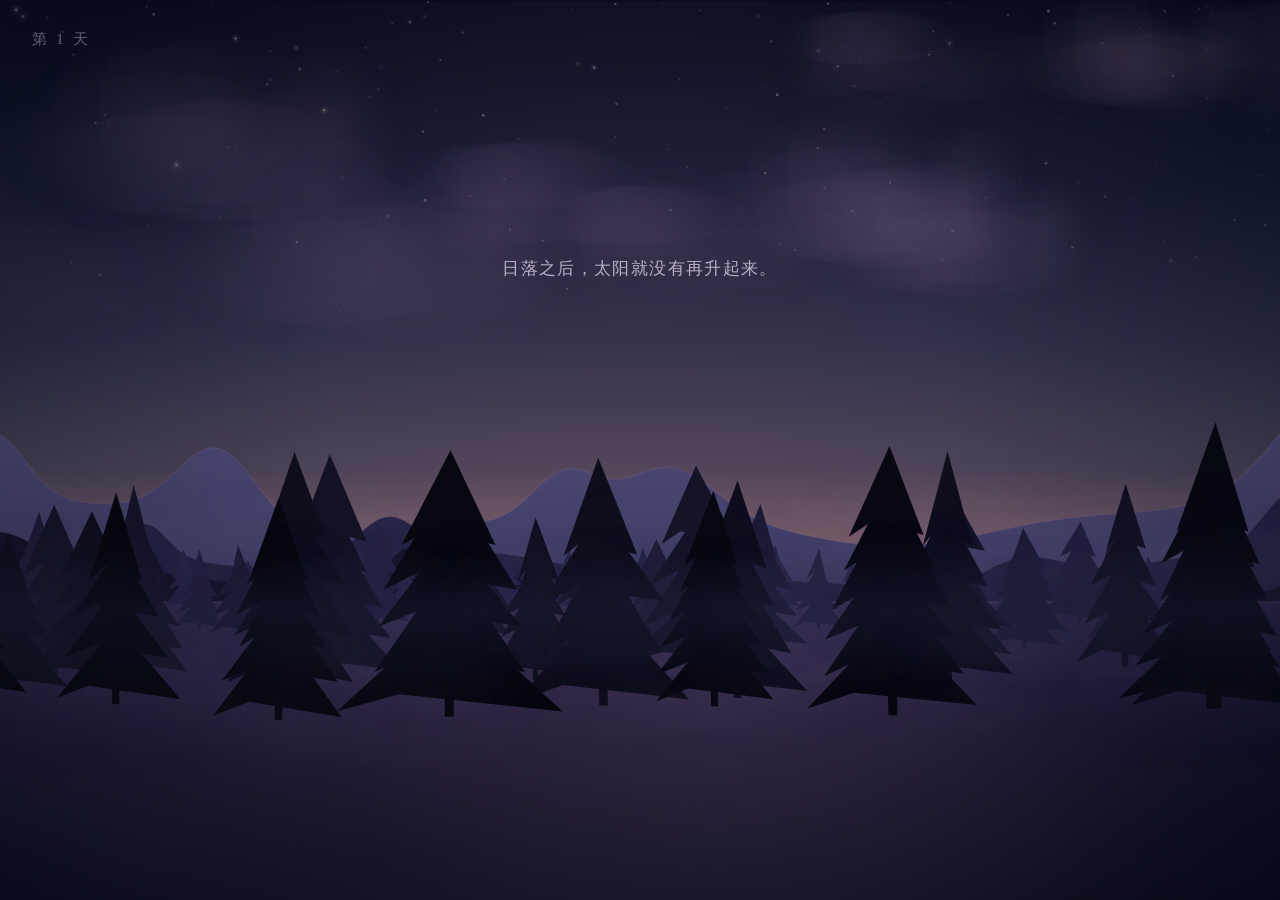
==== deathless/index.html @ f7c96564 "Vibe了一个神秘小游戏" ====
<!DOCTYPE html>
<html lang="zh-CN">
<head>
<meta charset="UTF-8">
<meta name="viewport" content="width=device-width, initial-scale=1.0, maximum-scale=1.0, user-scalable=no">
<title>Deathless</title>
<link rel="stylesheet" href="styles.css">
</head>
<body>
<canvas id="scene"></canvas>

<div id="stage">
  <div id="veil"></div>
  <div id="day"></div>
  <div id="line"></div>
  <div id="choices"></div>
  <div id="gauges">
    <div class="gauge hp"><span class="bot"></span><span class="top"></span></div>
    <div class="gauge food"><span class="bot"></span><span class="top"></span></div>
    <div class="gauge sanity"><span class="bot"></span><span class="top"></span></div>
    <div class="gauge bond"><span class="bot"></span><span class="top"></span></div>
  </div>
</div>

<script src="scripts/background.js"></script>
<script src="scripts/game.js"></script>
</body>
</html>
---- deathless/styles.css ----
html, body {
  margin: 0;
  padding: 0;
  width: 100%;
  height: 100%;
  overflow: hidden;
  background: #060a1c;
}

#scene {
  position: fixed;
  inset: 0;
  display: block;
  cursor: crosshair;
}

@keyframes hintFade {
  0%, 60% { opacity: 1; }
  100%    { opacity: 0; }
}

/* ---------- 文字层 ---------- */
#stage {
  position: fixed;
  inset: 0;
  pointer-events: none;
  font-family: "Noto Serif SC", "Source Han Serif SC", "Songti SC", "SimSun", serif;
}

#line {
  position: absolute;
  left: 50%;
  top: 28%;
  transform: translateX(-50%);
  width: min(620px, 78vw);
  text-align: center;
  font-size: 17px;
  line-height: 2.0;
  letter-spacing: 0.08em;
  color: #cfc6dd;
  opacity: 0;
  transition: opacity 1800ms ease-in-out;
  white-space: pre-wrap;
  word-break: break-word;
}

/* ---------- 选项 ---------- */
#choices {
  position: absolute;
  left: 50%;
  bottom: 7%;
  transform: translateX(-50%);
  display: flex;
  flex-direction: row;
  flex-wrap: wrap;
  justify-content: center;
  align-items: center;
  gap: 10px 30px;
  width: min(720px, 86vw);
  opacity: 0;
  pointer-events: none;
  transition: opacity 700ms ease-out;
}

#choices.on {
  opacity: 1;
  pointer-events: auto;
}

.choice {
  background: none;
  border: 0;
  padding: 6px 4px;
  font-family: inherit;
  font-size: 16px;
  line-height: 1.8;
  letter-spacing: 0.10em;
  color: rgba(207, 198, 221, 0.62);
  cursor: pointer;
  transition: color 500ms ease, letter-spacing 500ms ease;
  -webkit-tap-highlight-color: transparent;
}

.choice:hover,
.choice:focus {
  color: rgba(238, 231, 248, 0.95);
  letter-spacing: 0.14em;
  outline: none;
}

.choice.ghost {
  color: rgba(148, 143, 162, 0.28);
}

.choice.ghost:hover,
.choice.ghost:focus {
  color: rgba(176, 171, 190, 0.5);
}

/* ---------- 天数 ---------- */
#day {
  position: absolute;
  left: 32px;
  top: 26px;
  font-size: 15px;
  line-height: 1.8;
  letter-spacing: 0.18em;
  color: rgba(207, 198, 221, 0.45);
}

/* ---------- 微刻度 ---------- */
#gauges {
  position: absolute;
  right: 34px;
  bottom: 30px;
  display: flex;
  align-items: flex-end;
  gap: 9px;
  opacity: 0;
  transition: opacity 2000ms ease-in;
}

#gauges.on {
  opacity: 1;
}

.gauge {
  position: relative;
  width: 1px;
  height: 40px;
}

.gauge.hp {
  height: 50px;
}

.gauge span {
  position: absolute;
  left: 0;
  width: 1px;
  height: 0;
  opacity: 0.6;
  transition: height 400ms ease;
}

/* 红生命 / 黄食物 / 绿精神 / 蓝羁绊 */
.gauge.hp span { background: #c06b72; }
.gauge.food span { background: #c9a664; }
.gauge.sanity span { background: #7fae86; }
.gauge.bond span { background: #6f8fc4; }

.gauge .bot {
  bottom: 0;
}

.gauge .top {
  bottom: 22px;
}

/* ---------- 黑屏 ---------- */
#veil {
  position: absolute;
  inset: 0;
  background: #04050c;
  opacity: 0;
  transition: opacity 3000ms ease-in;
}
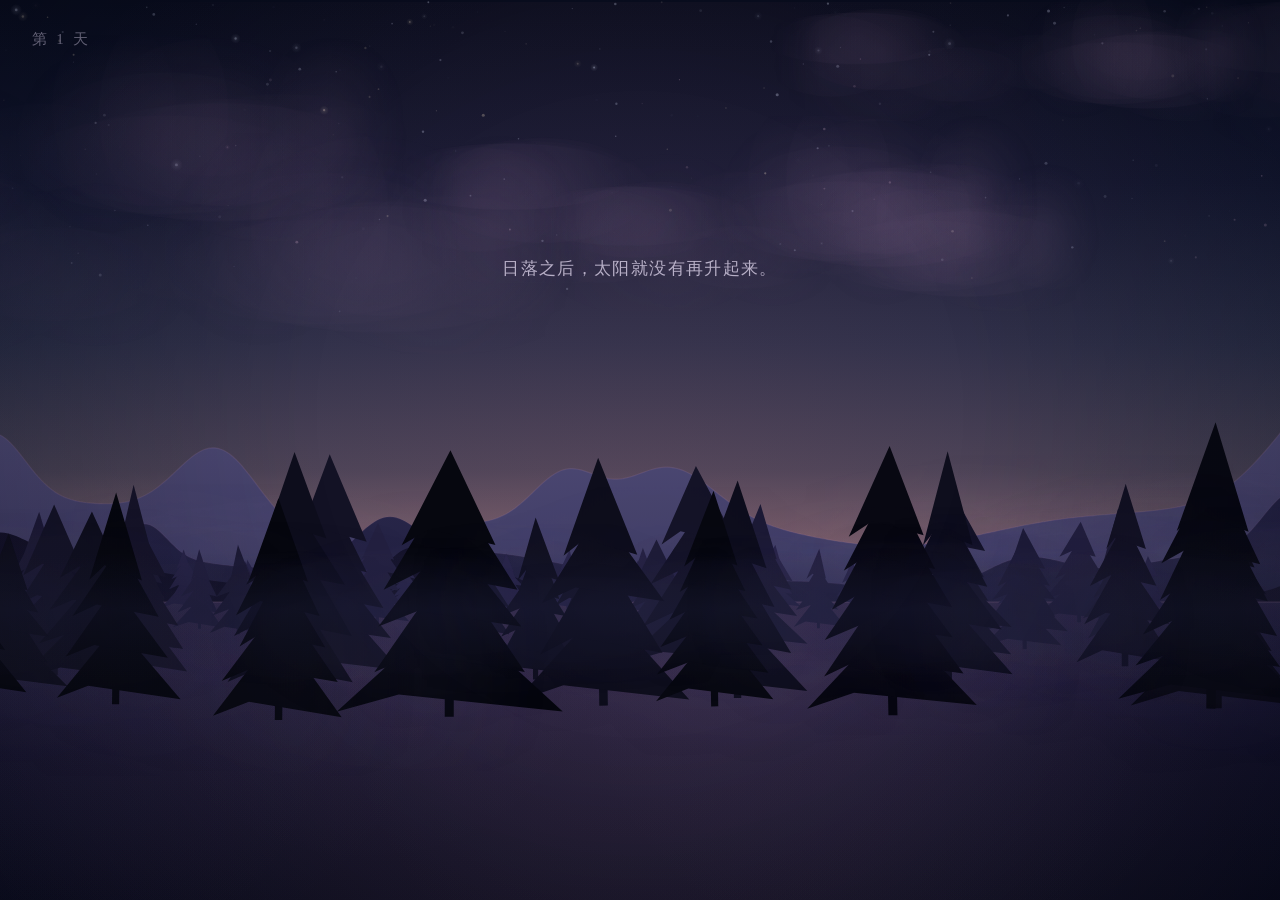
==== commit eb26c832: "添加了横屏适配" ====
--- a/deathless/index.html
+++ b/deathless/index.html
@@ -2,7 +2,8 @@
 <html lang="zh-CN">
 <head>
 <meta charset="UTF-8">
-<meta name="viewport" content="width=device-width, initial-scale=1.0, maximum-scale=1.0, user-scalable=no">
+<meta name="viewport" content="width=device-width, initial-scale=1.0, maximum-scale=1.0, user-scalable=no, viewport-fit=cover">
+<meta name="apple-mobile-web-app-capable" content="yes">
 <title>Deathless</title>
 <link rel="stylesheet" href="styles.css">
 </head>
@@ -22,6 +23,11 @@
   </div>
 </div>
 
+<div id="rotate">
+  <div class="main">请横屏</div>
+  <div class="sub">把这一夜横过来看</div>
+</div>
+
 <script src="scripts/background.js"></script>
 <script src="scripts/game.js"></script>
 </body>
--- a/deathless/styles.css
+++ b/deathless/styles.css
@@ -5,6 +5,9 @@
   height: 100%;
   overflow: hidden;
   background: #060a1c;
+  -webkit-text-size-adjust: 100%;
+  overscroll-behavior: none;
+  touch-action: manipulation;
 }
 
 #scene {
@@ -100,8 +103,8 @@
 /* ---------- 天数 ---------- */
 #day {
   position: absolute;
-  left: 32px;
-  top: 26px;
+  left: calc(32px + env(safe-area-inset-left, 0px));
+  top: calc(26px + env(safe-area-inset-top, 0px));
   font-size: 15px;
   line-height: 1.8;
   letter-spacing: 0.18em;
@@ -111,8 +114,8 @@
 /* ---------- 微刻度 ---------- */
 #gauges {
   position: absolute;
-  right: 34px;
-  bottom: 30px;
+  right: calc(34px + env(safe-area-inset-right, 0px));
+  bottom: calc(30px + env(safe-area-inset-bottom, 0px));
   display: flex;
   align-items: flex-end;
   gap: 9px;
@@ -165,3 +168,69 @@
   opacity: 0;
   transition: opacity 3000ms ease-in;
 }
+
+/* ---------- 竖屏提示 ---------- */
+#rotate {
+  position: fixed;
+  inset: 0;
+  z-index: 10;
+  display: none;
+  flex-direction: column;
+  align-items: center;
+  justify-content: center;
+  background: #04050c;
+  text-align: center;
+  font-family: "Noto Serif SC", "Source Han Serif SC", "Songti SC", "SimSun", serif;
+  padding: env(safe-area-inset-top) env(safe-area-inset-right) env(safe-area-inset-bottom) env(safe-area-inset-left);
+}
+
+#rotate .main {
+  font-size: 19px;
+  line-height: 2.0;
+  letter-spacing: 0.26em;
+  color: rgba(207, 198, 221, 0.72);
+}
+
+#rotate .sub {
+  margin-top: 12px;
+  font-size: 13px;
+  line-height: 2.0;
+  letter-spacing: 0.14em;
+  color: rgba(207, 198, 221, 0.34);
+}
+
+@media (orientation: portrait) {
+  #rotate { display: flex; }
+  #stage { display: none; }
+}
+
+/* ---------- 小屏横屏 ---------- */
+@media (max-height: 460px) {
+  #line {
+    top: 23%;
+    font-size: 15px;
+    width: min(560px, 82vw);
+  }
+
+  #choices {
+    bottom: 5%;
+    gap: 6px 22px;
+    width: min(680px, 92vw);
+  }
+
+  .choice {
+    font-size: 15px;
+    padding: 5px 2px;
+  }
+
+  #day {
+    left: calc(20px + env(safe-area-inset-left, 0px));
+    top: calc(14px + env(safe-area-inset-top, 0px));
+    font-size: 13px;
+  }
+
+  #gauges {
+    right: calc(20px + env(safe-area-inset-right, 0px));
+    bottom: calc(16px + env(safe-area-inset-bottom, 0px));
+  }
+}
